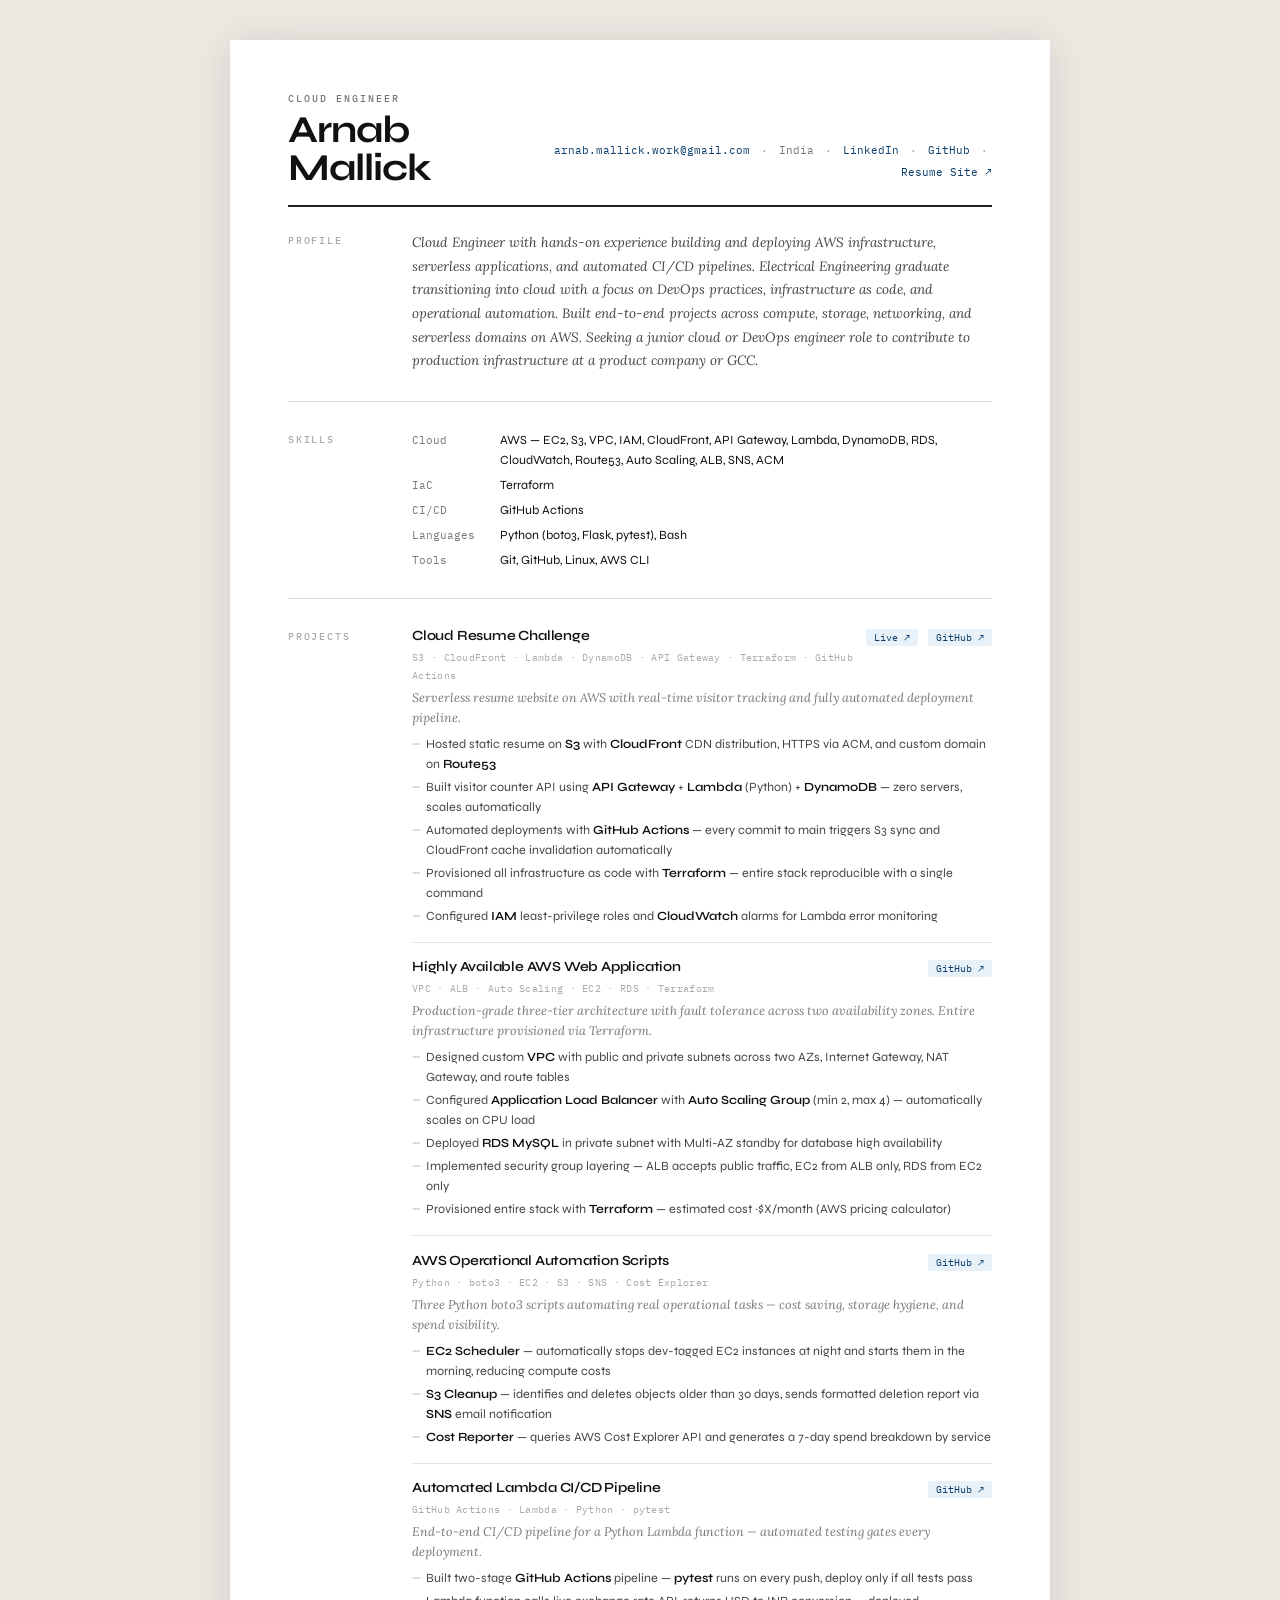
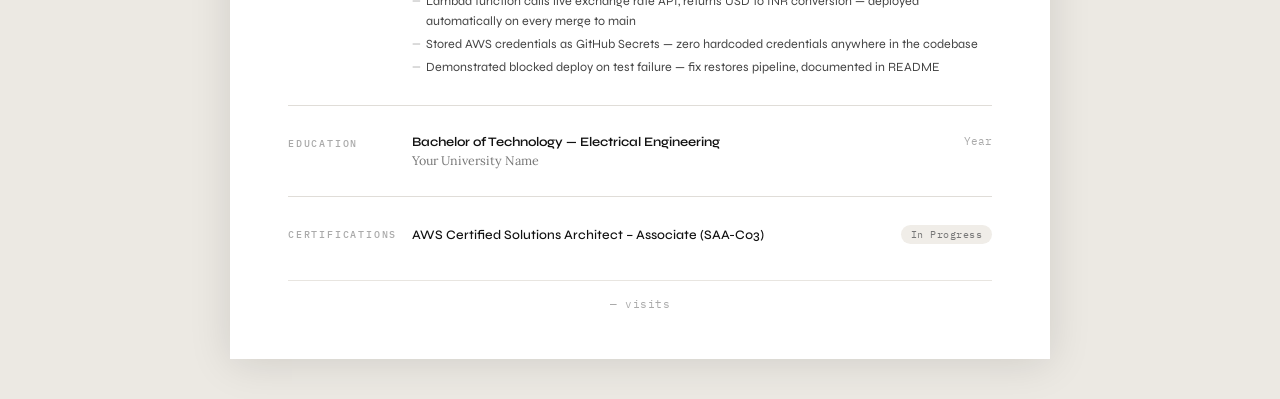
==== index.html @ 35f04e88 "added index.html and style.css" ====
<!DOCTYPE html>
<html lang="en">
<head>
  <meta charset="UTF-8">
  <meta name="viewport" content="width=device-width, initial-scale=1.0">
  <title>Arnab Mallick — Cloud Engineer</title>
  <link rel="stylesheet" href="style.css">
  <link href="https://fonts.googleapis.com/css2?family=Syne:wght@400;500;600;700&family=IBM+Plex+Mono:wght@400;500&family=Lora:ital,wght@0,400;0,500;1,400&display=swap" rel="stylesheet">
</head>
<body>
<div class="page">

  <!-- Header -->
  <header class="header">
    <div class="header-name-block">
      <div class="header-tag">Cloud Engineer</div>
      <h1 class="name">Arnab Mallick</h1>
    </div>
    <div class="header-contact">
      <a href="mailto:arnab.mallick.work@gmail.com">arnab.mallick.work@gmail.com</a>
      <span class="dot">·</span>
      <span>India</span>
      <span class="dot">·</span>
      <a href="https://www.linkedin.com/in/arnab-mallick-work/">LinkedIn</a>
      <span class="dot">·</span>
      <a href="https://github.com/Arnab-96-work">GitHub</a>
      <span class="dot">·</span>
      <a href="https://deoghdskim8cm.cloudfront.net">Resume Site ↗</a>
    </div>
  </header>

  <div class="rule"></div>

  <!-- Profile Summary -->
  <section class="section">
    <div class="section-label">Profile</div>
    <div class="section-body">
      <p class="summary">
        Cloud Engineer with hands-on experience building and deploying AWS infrastructure, serverless applications, and automated CI/CD pipelines. Electrical Engineering graduate transitioning into cloud with a focus on DevOps practices, infrastructure as code, and operational automation. Built end-to-end projects across compute, storage, networking, and serverless domains on AWS. Seeking a junior cloud or DevOps engineer role to contribute to production infrastructure at a product company or GCC.
      </p>
    </div>
  </section>

  <!-- Skills -->
   <section class="section">
    <div class="section-label">Skills</div>
    <div class="section-body">
      <div class="skills-table">
        <div class="skill-row">
          <span class="skill-key">Cloud</span>
          <span class="skill-val">AWS — EC2, S3, VPC, IAM, CloudFront, API Gateway, Lambda, DynamoDB, RDS, CloudWatch, Route53, Auto Scaling, ALB, SNS, ACM</span>
        </div>
        <div class="skill-row">
          <span class="skill-key">IaC</span>
          <span class="skill-val">Terraform</span>
        </div>
        <div class="skill-row">
          <span class="skill-key">CI/CD</span>
          <span class="skill-val">GitHub Actions</span>
        </div>
        <div class="skill-row">
          <span class="skill-key">Languages</span>
          <span class="skill-val">Python (boto3, Flask, pytest), Bash</span>
        </div>
        <div class="skill-row">
          <span class="skill-key">Tools</span>
          <span class="skill-val">Git, GitHub, Linux, AWS CLI</span>
        </div>
      </div>
    </div>
  </section>

    <!-- Projects -->
  <section class="section">
    <div class="section-label">Projects</div>
    <div class="section-body projects">

      <div class="project">
        <div class="project-top">
          <div class="project-title-block">
            <h3 class="project-title">Cloud Resume Challenge</h3>
            <span class="project-stack">S3 · CloudFront · Lambda · DynamoDB · API Gateway · Terraform · GitHub Actions</span>
          </div>
          <div class="project-links">
            <a href="https://deoghdskim8cm.cloudfront.net">Live ↗</a>
            <a href="#">GitHub ↗</a>
          </div>
        </div>
        <p class="project-desc">Serverless resume website on AWS with real-time visitor tracking and fully automated deployment pipeline.</p>
        <ul class="project-bullets">
          <li>Hosted static resume on <strong>S3</strong> with <strong>CloudFront</strong> CDN distribution, HTTPS via ACM, and custom domain on <strong>Route53</strong></li>
          <li>Built visitor counter API using <strong>API Gateway</strong> + <strong>Lambda</strong> (Python) + <strong>DynamoDB</strong> — zero servers, scales automatically</li>
          <li>Automated deployments with <strong>GitHub Actions</strong> — every commit to main triggers S3 sync and CloudFront cache invalidation automatically</li>
          <li>Provisioned all infrastructure as code with <strong>Terraform</strong> — entire stack reproducible with a single command</li>
          <li>Configured <strong>IAM</strong> least-privilege roles and <strong>CloudWatch</strong> alarms for Lambda error monitoring</li>
        </ul>
      </div>

      <div class="project-divider"></div>

      <div class="project">
        <div class="project-top">
          <div class="project-title-block">
            <h3 class="project-title">Highly Available AWS Web Application</h3>
            <span class="project-stack">VPC · ALB · Auto Scaling · EC2 · RDS · Terraform</span>
          </div>
          <div class="project-links">
            <a href="#">GitHub ↗</a>
          </div>
        </div>
        <p class="project-desc">Production-grade three-tier architecture with fault tolerance across two availability zones. Entire infrastructure provisioned via Terraform.</p>
        <ul class="project-bullets">
          <li>Designed custom <strong>VPC</strong> with public and private subnets across two AZs, Internet Gateway, NAT Gateway, and route tables</li>
          <li>Configured <strong>Application Load Balancer</strong> with <strong>Auto Scaling Group</strong> (min 2, max 4) — automatically scales on CPU load</li>
          <li>Deployed <strong>RDS MySQL</strong> in private subnet with Multi-AZ standby for database high availability</li>
          <li>Implemented security group layering — ALB accepts public traffic, EC2 from ALB only, RDS from EC2 only</li>
          <li>Provisioned entire stack with <strong>Terraform</strong> — estimated cost ~$X/month (AWS pricing calculator)</li>
        </ul>
      </div>

      <div class="project-divider"></div>

      <div class="project">
        <div class="project-top">
          <div class="project-title-block">
            <h3 class="project-title">AWS Operational Automation Scripts</h3>
            <span class="project-stack">Python · boto3 · EC2 · S3 · SNS · Cost Explorer</span>
          </div>
          <div class="project-links">
            <a href="#">GitHub ↗</a>
          </div>
        </div>
        <p class="project-desc">Three Python boto3 scripts automating real operational tasks — cost saving, storage hygiene, and spend visibility.</p>
        <ul class="project-bullets">
          <li><strong>EC2 Scheduler</strong> — automatically stops dev-tagged EC2 instances at night and starts them in the morning, reducing compute costs</li>
          <li><strong>S3 Cleanup</strong> — identifies and deletes objects older than 30 days, sends formatted deletion report via <strong>SNS</strong> email notification</li>
          <li><strong>Cost Reporter</strong> — queries AWS Cost Explorer API and generates a 7-day spend breakdown by service</li>
        </ul>
      </div>

      <div class="project-divider"></div>

      <div class="project">
        <div class="project-top">
          <div class="project-title-block">
            <h3 class="project-title">Automated Lambda CI/CD Pipeline</h3>
            <span class="project-stack">GitHub Actions · Lambda · Python · pytest</span>
          </div>
          <div class="project-links">
            <a href="#">GitHub ↗</a>
          </div>
        </div>
        <p class="project-desc">End-to-end CI/CD pipeline for a Python Lambda function — automated testing gates every deployment.</p>
        <ul class="project-bullets">
          <li>Built two-stage <strong>GitHub Actions</strong> pipeline — <strong>pytest</strong> runs on every push, deploy only if all tests pass</li>
          <li>Lambda function calls live exchange rate API, returns USD to INR conversion — deployed automatically on every merge to main</li>
          <li>Stored AWS credentials as GitHub Secrets — zero hardcoded credentials anywhere in the codebase</li>
          <li>Demonstrated blocked deploy on test failure — fix restores pipeline, documented in README</li>
        </ul>
      </div>

    </div>
  </section>

  <!-- Education -->
  <section class="section">
    <div class="section-label">Education</div>
    <div class="section-body">
      <div class="edu-row">
        <div>
          <div class="edu-degree">Bachelor of Technology — Electrical Engineering</div>
          <div class="edu-school">Your University Name</div>
        </div>
        <div class="edu-year">Year</div>
      </div>
    </div>
  </section>
  
  <!-- Certifications -->
  <section class="section">
    <div class="section-label">Certifications</div>
    <div class="section-body">
      <div class="cert-row">
        <span class="cert-name">AWS Certified Solutions Architect – Associate (SAA-C03)</span>
        <span class="cert-badge">In Progress</span>
      </div>
    </div>
  </section>

  <footer class="footer">
    <p class="visit-count"><span id="visitor-count">...</span> visits</p>
  </footer>

</div>

<script>
  window.onload = function() {
    fetch('https://tpdoxf7qnk.execute-api.ap-south-1.amazonaws.com/counter')
      .then(function(response) {
        return response.json();
      })
      .then(function(data) {
        document.getElementById('visitor-count').innerText = data.count;
      })
      .catch(function(error) {
        document.getElementById('visitor-count').innerText = '—';
      });
  };
</script>

</body>
</html>
---- style.css ----
*, *::before, *::after {
  box-sizing: border-box;
  margin: 0;
  padding: 0;
}

:root {
  --ink:       #111111;
  --ink-mid:   #444444;
  --ink-muted: #777777;
  --ink-faint: #aaaaaa;
  --accent:    #0a3d6b;
  --accent-lt: #e8f0f8;
  --rule:      #222222;
  --bg:        #faf9f7;
  --white:     #ffffff;
  --mono:      'IBM Plex Mono', monospace;
  --serif:     'Lora', serif;
  --sans:      'Syne', sans-serif;
}

html { font-size: 14px; }

body {
  background: #ece9e3;
  font-family: var(--serif);
  color: var(--ink);
  padding: 40px 20px;
  -webkit-print-color-adjust: exact;
  print-color-adjust: exact;
}

.page {
  width: 820px;
  margin: 0 auto;
  background: var(--white);
  padding: 52px 58px 48px;
  box-shadow: 0 4px 40px rgba(0,0,0,0.12);
}

/* Header */
.header {
  display: flex;
  justify-content: space-between;
  align-items: flex-end;
  margin-bottom: 0;
}

.header-tag {
  font-family: var(--mono);
  font-size: 10px;
  font-weight: 500;
  letter-spacing: 2px;
  text-transform: uppercase;
  color: var(--ink-muted);
  margin-bottom: 6px;
}

.name {
  font-family: var(--sans);
  font-size: 38px;
  font-weight: 700;
  letter-spacing: -1px;
  color: var(--ink);
  line-height: 1;
}

.header-contact {
  text-align: right;
  font-family: var(--mono);
  font-size: 11px;
  color: var(--ink-muted);
  line-height: 2;
  padding-bottom: 4px;
}

.header-contact a {
  color: var(--accent);
  text-decoration: none;
  border-bottom: 1px solid transparent;
  transition: border-color 0.15s;
}

.header-contact a:hover { border-bottom-color: var(--accent); }

.dot {
  margin: 0 4px;
  color: var(--ink-faint);
}

/* Rule */
.rule {
  height: 2px;
  background: var(--rule);
  margin: 18px 0 0;
}

/* Sections */
.section {
  display: grid;
  grid-template-columns: 96px 1fr;
  gap: 0 28px;
  margin-top: 28px;
  padding-top: 28px;
  border-top: 0.5px solid #e0ddd8;
}

.section:first-of-type {
  border-top: none;
  margin-top: 24px;
  padding-top: 0;
}

.section-label {
  font-family: var(--mono);
  font-size: 9.5px;
  font-weight: 500;
  letter-spacing: 1.8px;
  text-transform: uppercase;
  color: var(--ink-faint);
  padding-top: 3px;
}

.section-body { flex: 1; }

/* Summary */
.summary {
  font-size: 13.5px;
  line-height: 1.75;
  color: var(--ink-mid);
  font-style: italic;
}

/* Skills */
.skills-table {
  display: flex;
  flex-direction: column;
  gap: 5px;
}

.skill-row {
  display: flex;
  gap: 0;
  font-size: 13px;
  line-height: 1.6;
}

.skill-key {
  font-family: var(--mono);
  font-size: 10.5px;
  color: var(--ink-muted);
  min-width: 88px;
  padding-top: 2px;
}

.skill-val {
  color: var(--ink);
  flex: 1;
  font-family: var(--sans);
  font-size: 12.5px;
}

/* Projects */
.projects {
  display: flex;
  flex-direction: column;
}

.project { padding: 0; }

.project-divider {
  height: 0.5px;
  background: #e8e5e0;
  margin: 16px 0;
}

.project-top {
  display: flex;
  justify-content: space-between;
  align-items: flex-start;
  margin-bottom: 4px;
}

.project-title-block { flex: 1; }

.project-title {
  font-family: var(--sans);
  font-size: 14px;
  font-weight: 600;
  color: var(--ink);
  letter-spacing: -0.2px;
  margin-bottom: 3px;
}

.project-stack {
  font-family: var(--mono);
  font-size: 10px;
  color: var(--ink-faint);
  letter-spacing: 0.3px;
}

.project-links {
  display: flex;
  gap: 10px;
  padding-top: 2px;
}

.project-links a {
  font-family: var(--mono);
  font-size: 10px;
  color: var(--accent);
  text-decoration: none;
  background: var(--accent-lt);
  padding: 2px 8px;
  border-radius: 3px;
  white-space: nowrap;
}

.project-links a:hover { background: #d0e2f4; }

.project-desc {
  font-size: 12.5px;
  color: var(--ink-muted);
  font-style: italic;
  margin-bottom: 7px;
  line-height: 1.6;
}

.project-bullets {
  padding-left: 0;
  list-style: none;
  display: flex;
  flex-direction: column;
  gap: 3px;
}

.project-bullets li {
  font-family: var(--sans);
  font-size: 12.5px;
  color: var(--ink-mid);
  line-height: 1.6;
  padding-left: 14px;
  position: relative;
}

.project-bullets li::before {
  content: "—";
  position: absolute;
  left: 0;
  color: var(--ink-faint);
  font-size: 11px;
  top: 1px;
}

.project-bullets li strong {
  color: var(--ink);
  font-weight: 600;
}

/* Education */
.edu-row {
  display: flex;
  justify-content: space-between;
  align-items: flex-start;
}

.edu-degree {
  font-family: var(--sans);
  font-size: 13px;
  font-weight: 600;
  color: var(--ink);
  margin-bottom: 2px;
}

.edu-school {
  font-size: 12.5px;
  color: var(--ink-muted);
}

.edu-year {
  font-family: var(--mono);
  font-size: 11px;
  color: var(--ink-faint);
}

/* Certifications */
.cert-row {
  display: flex;
  justify-content: space-between;
  align-items: center;
}

.cert-name {
  font-family: var(--sans);
  font-size: 13px;
  font-weight: 500;
  color: var(--ink);
}

.cert-badge {
  font-family: var(--mono);
  font-size: 10px;
  color: var(--ink-muted);
  background: #f0ede8;
  padding: 3px 10px;
  border-radius: 20px;
  letter-spacing: 0.5px;
}

/* Footer visitor counter */
.footer {
  margin-top: 36px;
  padding-top: 16px;
  border-top: 0.5px solid #e8e5e0;
  text-align: center;
}

.visit-count {
  font-family: var(--mono);
  font-size: 11px;
  color: var(--ink-faint);
  letter-spacing: 0.5px;
}

/* Print */
@media print {
  body { background: white; padding: 0; }
  .page { box-shadow: none; width: 100%; padding: 24px 32px; }
  a { color: var(--ink) !important; }
  .footer { display: none; }
}

@media (max-width: 880px) {
  .page { width: 100%; padding: 28px 20px; }
  .section { grid-template-columns: 1fr; gap: 6px; }
  .header { flex-direction: column; gap: 12px; }
  .header-contact { text-align: left; }
}
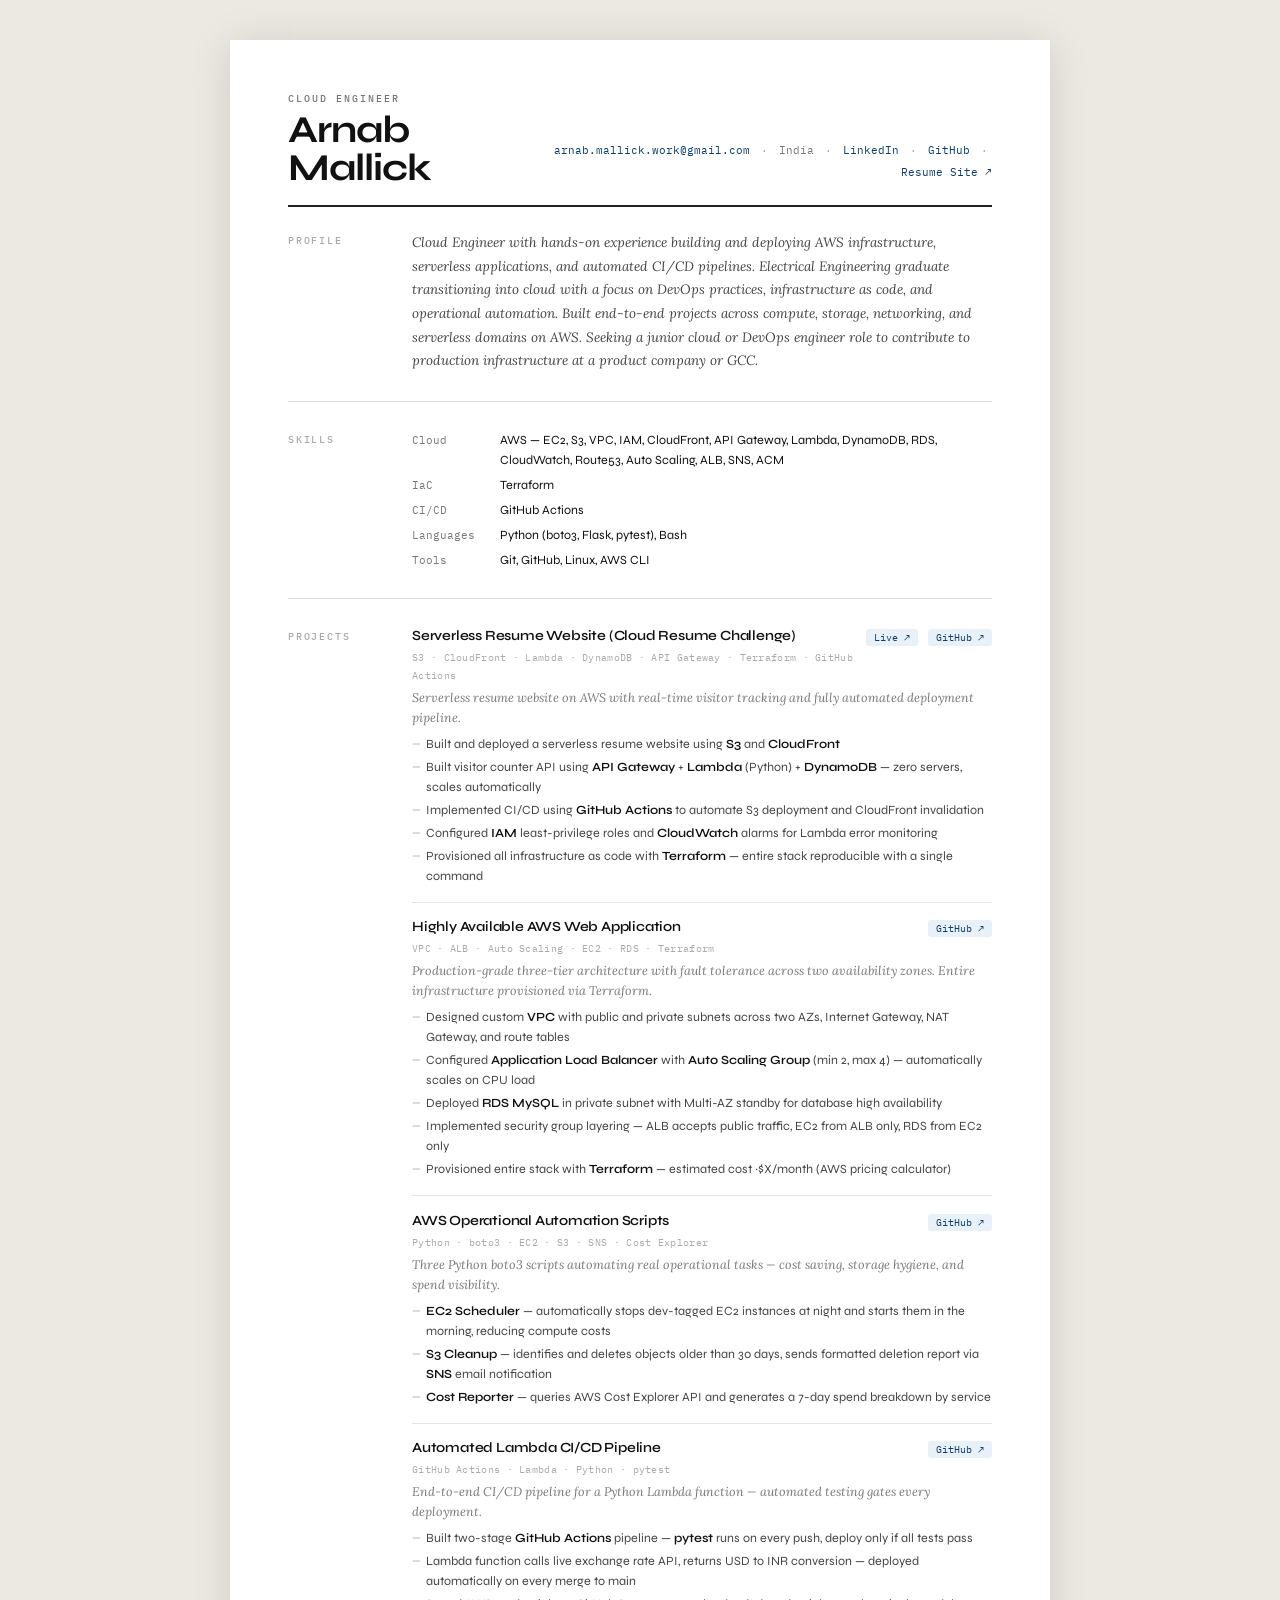
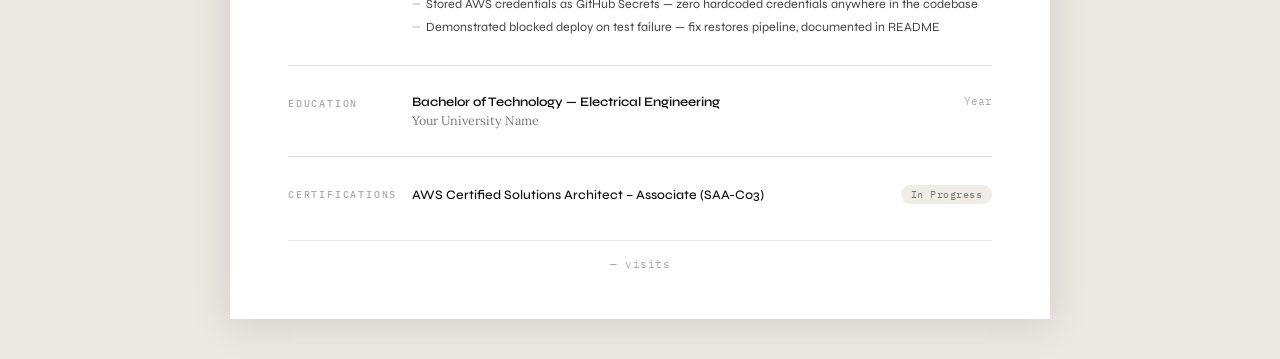
==== commit 4b6bda89: "modified index.html" ====
--- a/index.html
+++ b/index.html
@@ -78,21 +78,22 @@
       <div class="project">
         <div class="project-top">
           <div class="project-title-block">
-            <h3 class="project-title">Cloud Resume Challenge</h3>
+            <h3 class="project-title">Serverless Resume Website (Cloud Resume Challenge)</h3>
             <span class="project-stack">S3 · CloudFront · Lambda · DynamoDB · API Gateway · Terraform · GitHub Actions</span>
           </div>
           <div class="project-links">
             <a href="https://deoghdskim8cm.cloudfront.net">Live ↗</a>
-            <a href="#">GitHub ↗</a>
+            <a href="https://github.com/Arnab-96-work/crc-resume-site">GitHub ↗</a>
           </div>
         </div>
         <p class="project-desc">Serverless resume website on AWS with real-time visitor tracking and fully automated deployment pipeline.</p>
         <ul class="project-bullets">
-          <li>Hosted static resume on <strong>S3</strong> with <strong>CloudFront</strong> CDN distribution, HTTPS via ACM, and custom domain on <strong>Route53</strong></li>
+          <li>Built and deployed a serverless resume website using <strong>S3</strong> and <strong>CloudFront</strong></li>
           <li>Built visitor counter API using <strong>API Gateway</strong> + <strong>Lambda</strong> (Python) + <strong>DynamoDB</strong> — zero servers, scales automatically</li>
-          <li>Automated deployments with <strong>GitHub Actions</strong> — every commit to main triggers S3 sync and CloudFront cache invalidation automatically</li>
+          <li>Implemented CI/CD using <strong>GitHub Actions</strong> to automate S3 deployment and CloudFront invalidation</li>
+          <li>Configured <strong>IAM</strong> least-privilege roles and <strong>CloudWatch</strong> alarms for Lambda error monitoring</li>
           <li>Provisioned all infrastructure as code with <strong>Terraform</strong> — entire stack reproducible with a single command</li>
-          <li>Configured <strong>IAM</strong> least-privilege roles and <strong>CloudWatch</strong> alarms for Lambda error monitoring</li>
+          
         </ul>
       </div>
 
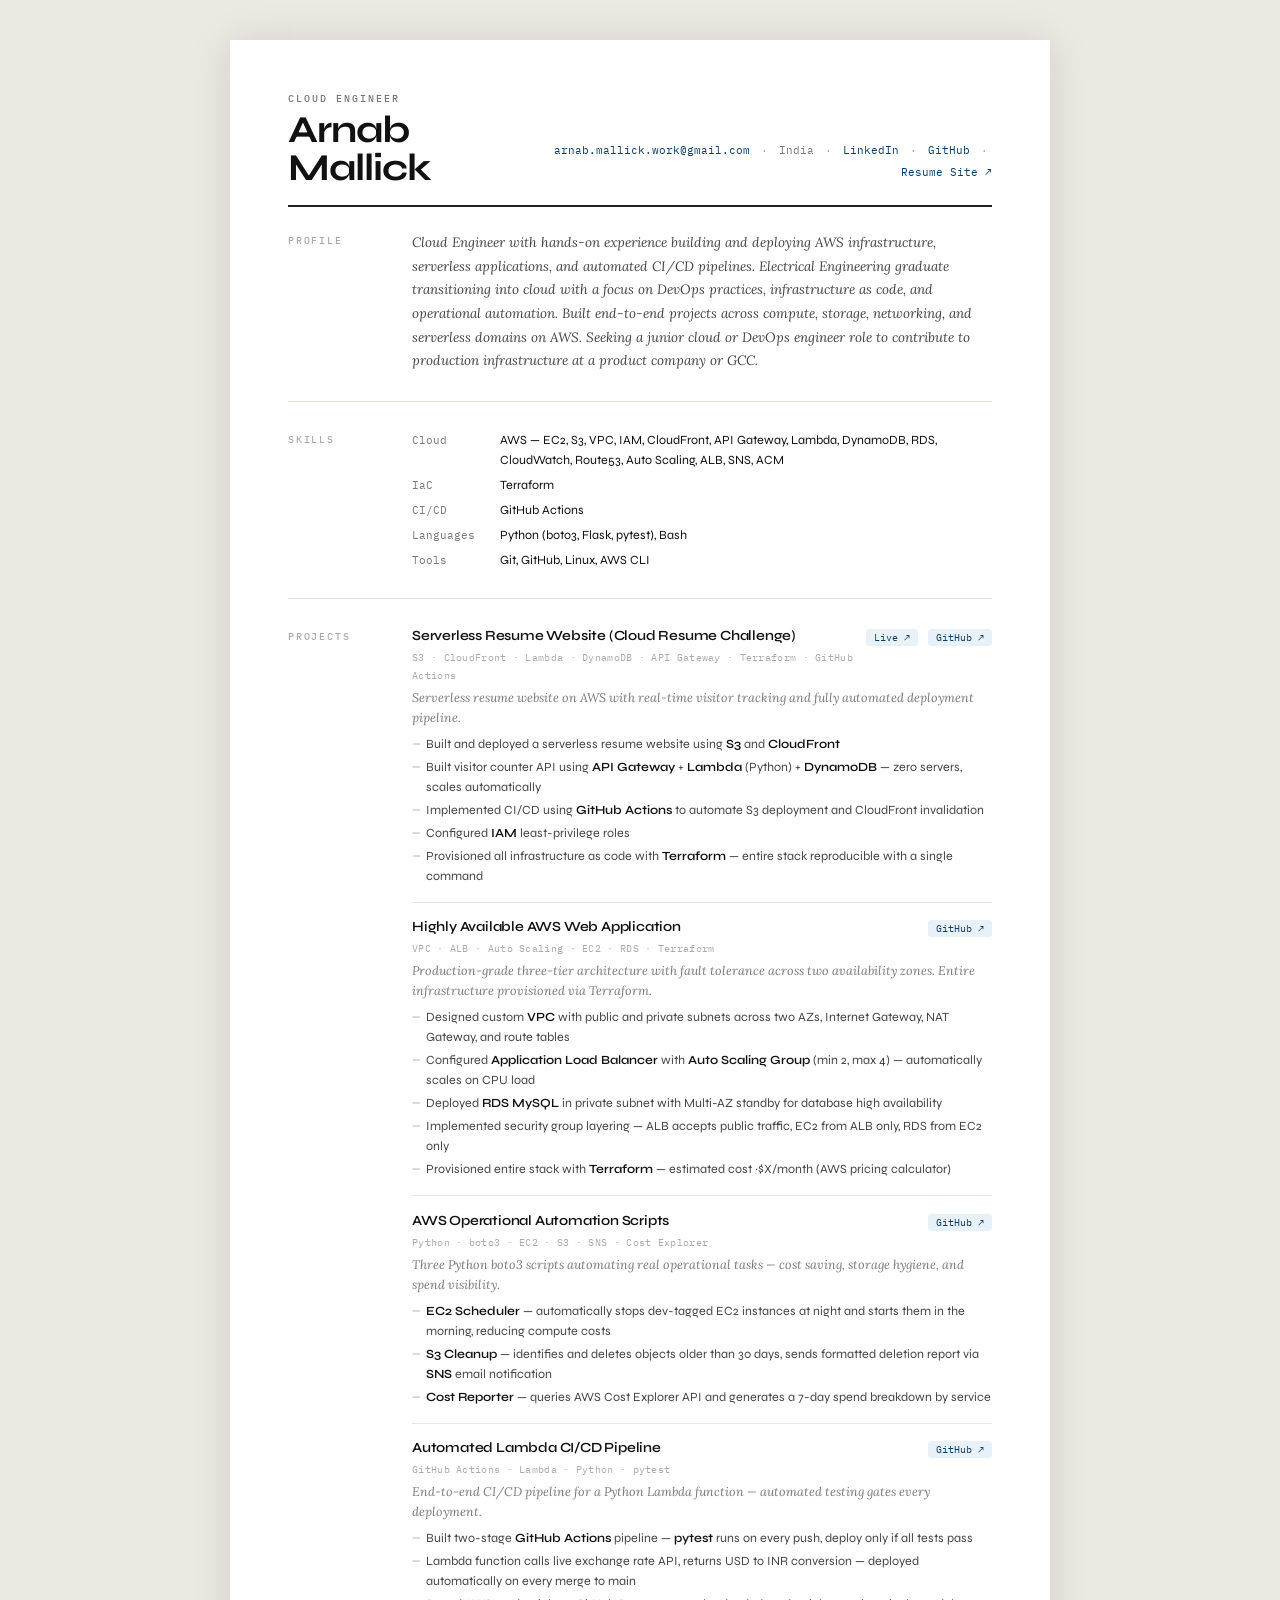
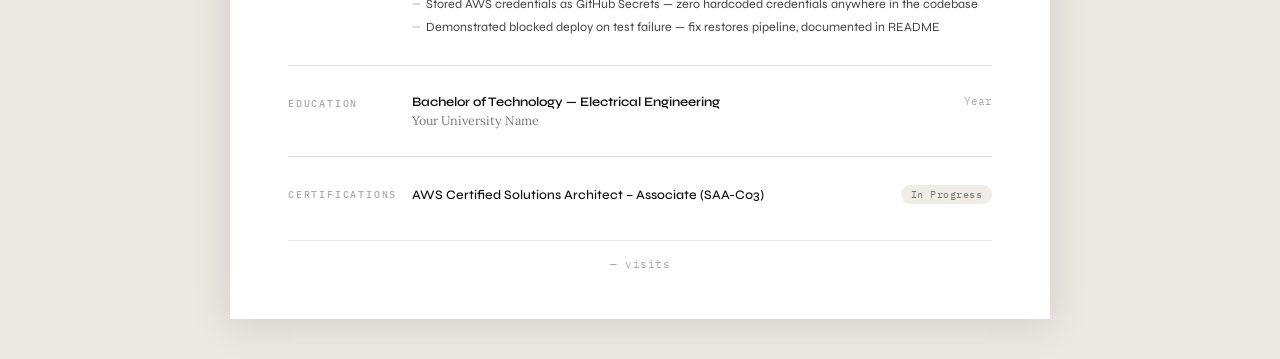
==== commit b095af30: "modified html" ====
--- a/index.html
+++ b/index.html
@@ -91,7 +91,7 @@
           <li>Built and deployed a serverless resume website using <strong>S3</strong> and <strong>CloudFront</strong></li>
           <li>Built visitor counter API using <strong>API Gateway</strong> + <strong>Lambda</strong> (Python) + <strong>DynamoDB</strong> — zero servers, scales automatically</li>
           <li>Implemented CI/CD using <strong>GitHub Actions</strong> to automate S3 deployment and CloudFront invalidation</li>
-          <li>Configured <strong>IAM</strong> least-privilege roles and <strong>CloudWatch</strong> alarms for Lambda error monitoring</li>
+          <li>Configured <strong>IAM</strong> least-privilege roles </li>
           <li>Provisioned all infrastructure as code with <strong>Terraform</strong> — entire stack reproducible with a single command</li>
           
         </ul>
